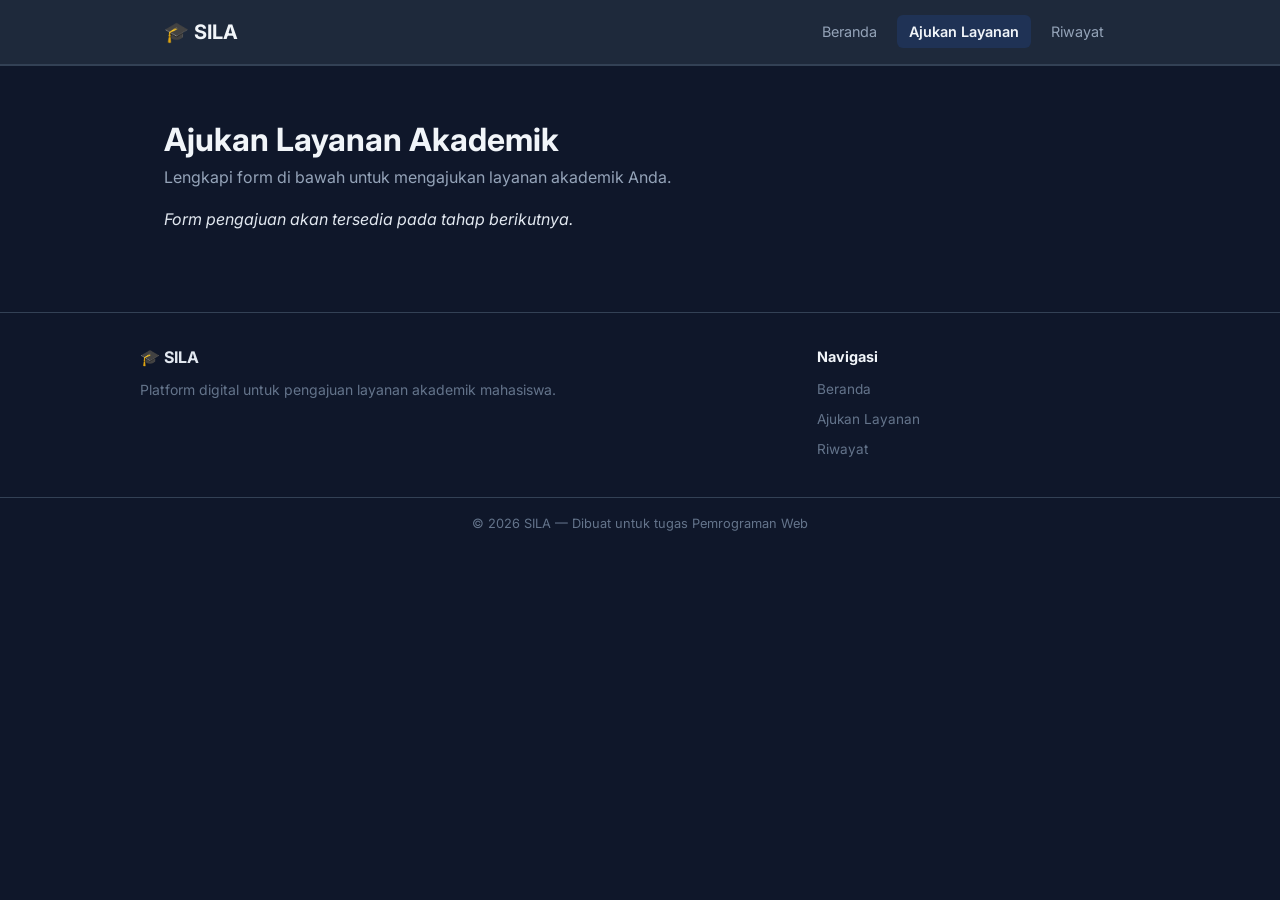
==== layanan.html @ c435addf "Setup Awal: Menambahkan file HTML dan CSS" ====
<!DOCTYPE html>
<html lang="id">

<head>
    <meta charset="UTF-8">
    <meta name="viewport" content="width=device-width, initial-scale=1.0">
    <title>Ajukan Layanan — SILA</title>
    <link rel="preconnect" href="https://fonts.googleapis.com">
    <link rel="preconnect" href="https://fonts.gstatic.com" crossorigin>
    <link href="https://fonts.googleapis.com/css2?family=Inter:wght@400;600;700&display=swap" rel="stylesheet">
    <link rel="stylesheet" href="css/style.css">
</head>

<body>

    <!-- HEADER & NAVIGASI -->
    <header class="navbar">
        <div class="container navbar-inner">
            <a href="index.html" class="logo">🎓 SILA</a>
            <input type="checkbox" id="navToggle" class="nav-toggle">
            <label for="navToggle" class="hamburger">
                <span></span>
                <span></span>
                <span></span>
            </label>
            <nav>
                <ul class="nav-menu">
                    <li><a href="index.html">Beranda</a></li>
                    <li><a href="layanan.html" class="active">Ajukan Layanan</a></li>
                    <li><a href="riwayat.html">Riwayat</a></li>
                </ul>
            </nav>
        </div>
    </header>

    <main>
        <section class="section">
            <div class="container">
                <h1>Ajukan Layanan Akademik</h1>
                <p class="section-desc">Lengkapi form di bawah untuk mengajukan layanan akademik Anda.</p>
                <p><em>Form pengajuan akan tersedia pada tahap berikutnya.</em></p>
            </div>
        </section>
    </main>

    <!-- FOOTER -->
    <footer class="footer">
        <div class="container footer-inner">
            <div>
                <strong>🎓 SILA</strong>
                <p>Platform digital untuk pengajuan layanan akademik mahasiswa.</p>
            </div>
            <div class="footer-nav">
                <h4>Navigasi</h4>
                <ul>
                    <li><a href="index.html">Beranda</a></li>
                    <li><a href="layanan.html">Ajukan Layanan</a></li>
                    <li><a href="riwayat.html">Riwayat</a></li>
                </ul>
            </div>
        </div>
        <div class="footer-bottom">
            <div class="container">
                <p>&copy; 2026 SILA — Dibuat untuk tugas Pemrograman Web</p>
            </div>
        </div>
    </footer>

</body>

</html>
---- css/style.css ----
/* ================================
   CSS DASAR — SILA
   ================================ */

* {
    margin: 0;
    padding: 0;
    box-sizing: border-box;
}

body {
    background-color: #0f172a;
    color: #e2e8f0;
}

h1,
h2,
h3 {
    color: #f1f5f9;
}

a {
    color: #60a5fa;
    text-decoration: none;
}

a:hover {
    color: #93c5fd;
}

hr {
    border: none;
    border-top: 1px solid #334155;
}


/* ================================
   CSS LANJUTAN — SILA
   ================================ */

body {
    font-family: 'Inter', sans-serif;
    font-size: 16px;
    line-height: 1.6;
}

h1 {
    font-size: 2rem;
    font-weight: 700;
}

h2 {
    font-size: 1.5rem;
    font-weight: 700;
    margin-bottom: 8px;
}

h3 {
    font-size: 1.1rem;
    font-weight: 600;
    margin-bottom: 4px;
}

.section-desc {
    color: #94a3b8;
    margin-bottom: 16px;
}


/* ================================
   PAGE LAYOUT — SILA
   ================================ */

.container {
    max-width: 1000px;
    margin: 0 auto;
    padding: 0 24px;
}

.navbar {
    background-color: #1e293b;
    border-bottom: 1px solid #334155;
    padding: 16px 0;
}

.navbar-inner {
    display: flex;
    justify-content: space-between;
    align-items: center;
}

.logo {
    font-size: 1.25rem;
    font-weight: 700;
    color: #f1f5f9;
}

.hero {
    padding: 64px 0;
    text-align: center;
}

.hero h1 {
    font-size: 2.25rem;
    margin-bottom: 16px;
}

.hero p {
    color: #94a3b8;
    margin-bottom: 24px;
}

.hero-buttons {
    display: flex;
    justify-content: center;
    gap: 12px;
}

.btn {
    display: inline-block;
    padding: 12px 24px;
    border-radius: 8px;
    font-size: 0.9rem;
    font-weight: 600;
    transition: background-color 0.3s, color 0.3s, transform 0.2s;
}

.btn-primary {
    background-color: #2563eb;
    color: #fff;
}

.btn-primary:hover {
    background-color: #1d4ed8;
    color: #fff;
    transform: translateY(-2px);
}

.btn-outline {
    border: 1px solid #334155;
    color: #e2e8f0;
}

.btn-outline:hover {
    background-color: #1e293b;
    color: #f1f5f9;
    transform: translateY(-2px);
}

.section {
    padding: 48px 0;
    border-top: 1px solid #334155;
}

.cards-grid {
    display: grid;
    grid-template-columns: 1fr 1fr;
    gap: 16px;
    margin-top: 16px;
}

.card {
    background-color: #1e293b;
    border: 1px solid #334155;
    border-radius: 12px;
    padding: 20px;
    transition: border-color 0.3s, transform 0.2s;
}

.card:hover {
    border-color: #475569;
    transform: translateY(-2px);
}

.card p {
    color: #94a3b8;
    font-size: 0.9rem;
    margin-bottom: 8px;
}

.card-code {
    font-size: 0.75rem;
    font-weight: 600;
    color: #60a5fa;
    background-color: rgba(37, 99, 235, 0.1);
    padding: 2px 8px;
    border-radius: 4px;
}

.steps-grid {
    display: flex;
    gap: 16px;
    margin-top: 16px;
}

.step {
    flex: 1;
    text-align: center;
    background-color: #1e293b;
    border: 1px solid #334155;
    border-radius: 12px;
    padding: 24px 16px;
    transition: border-color 0.3s;
}

.step:hover {
    border-color: #475569;
}

.step-number {
    width: 40px;
    height: 40px;
    background-color: #2563eb;
    color: #fff;
    border-radius: 50%;
    display: flex;
    align-items: center;
    justify-content: center;
    font-weight: 700;
    margin: 0 auto 12px;
}

.step p {
    color: #94a3b8;
    font-size: 0.85rem;
}

.stats-grid {
    display: flex;
    gap: 16px;
}

.stat {
    flex: 1;
    text-align: center;
    background-color: #1e293b;
    border: 1px solid #334155;
    border-radius: 12px;
    padding: 24px;
}

.stat-number {
    font-size: 2rem;
    font-weight: 700;
    color: #60a5fa;
}

.stat-label {
    color: #94a3b8;
    font-size: 0.85rem;
    margin-top: 4px;
}

.footer {
    border-top: 1px solid #334155;
    margin-top: 32px;
}

.footer-inner {
    display: grid;
    grid-template-columns: 2fr 1fr;
    gap: 32px;
    padding: 32px 0;
}

.footer-inner p {
    color: #64748b;
    font-size: 0.875rem;
    margin-top: 8px;
}

.footer-inner h4 {
    color: #f1f5f9;
    margin-bottom: 8px;
    font-size: 0.9rem;
}

.footer-bottom {
    border-top: 1px solid #334155;
    padding: 16px 0;
    text-align: center;
}

.footer-bottom p {
    font-size: 0.8rem;
    color: #64748b;
}


/* ================================
   STRUKTUR NAVIGASI & MENU — SILA
   ================================ */

.nav-menu {
    list-style: none;
    display: flex;
    gap: 8px;
}

.nav-menu li a {
    color: #94a3b8;
    font-size: 0.9rem;
    padding: 8px 12px;
    border-radius: 6px;
    transition: color 0.3s, background-color 0.3s;
}

.nav-menu li a:hover {
    color: #f1f5f9;
    background-color: rgba(255, 255, 255, 0.05);
}

.nav-menu li a.active {
    color: #f1f5f9;
    font-weight: 600;
    background-color: rgba(37, 99, 235, 0.15);
}

.footer-nav ul {
    list-style: none;
}

.footer-nav ul li {
    margin-bottom: 4px;
}

.footer-nav ul li a {
    color: #64748b;
    font-size: 0.85rem;
    transition: color 0.3s;
}

.footer-nav ul li a:hover {
    color: #93c5fd;
}




/* ================================
   MEDIA QUERY & RESPONSIF — SILA
   ================================ */

/* --------------------------------
   Animasi CSS (@keyframes)
   Mendefinisikan gerakan bernama 'fadeIn':
   - from: posisi awal (tersembunyi, geser ke bawah)
   - to: posisi akhir (terlihat, posisi normal)
   -------------------------------- */
@keyframes fadeIn {
    from {
        opacity: 0;
        /* transparan penuh */
        transform: translateY(20px);
        /* geser 20px ke bawah */
    }

    to {
        opacity: 1;
        /* terlihat penuh */
        transform: translateY(0);
        /* posisi normal */
    }
}

/* Hero section mendapat animasi fadeIn selama 0.6 detik */
.hero {
    animation: fadeIn 0.6s ease;
}



/* --------------------------------
   Hamburger Menu Animasi
   Saat checkbox dicentang, 3 garis hamburger
   berubah menjadi tanda 'X' (close):
   - Garis ke-1: putar 45° ke bawah
   - Garis ke-2: hilang (opacity 0)
   - Garis ke-3: putar -45° ke atas
   -------------------------------- */

.nav-toggle {
    display: none;
    /* checkbox tersembunyi */
}

.hamburger {
    display: none;
    flex-direction: column;
    gap: 5px;
    cursor: pointer;
    padding: 4px;
}

.hamburger span {
    display: block;
    width: 24px;
    height: 3px;
    background-color: #f1f5f9;
    border-radius: 2px;
    transition: transform 0.3s, opacity 0.3s;
    /* animasi garis */
}

/* Garis-1: miring ke kanan membentuk '/' */
.nav-toggle:checked~label .hamburger span:nth-child(1) {
    transform: translateY(8px) rotate(45deg);
}

/* Garis-2: menghilang */
.nav-toggle:checked~label .hamburger span:nth-child(2) {
    opacity: 0;
}

/* Garis-3: miring ke kiri membentuk '\' */
.nav-toggle:checked~label .hamburger span:nth-child(3) {
    transform: translateY(-8px) rotate(-45deg);
}

/* --------------------------------
   Responsive: Tablet & Mobile (<= 768px)
   Semua grid/flex berubah ke 1 kolom/baris
   agar konten tidak terlalu sempit di layar kecil.
   -------------------------------- */
   
/* Tablet & Mobile */
@media (max-width: 768px) {
    .navbar-inner {
        flex-wrap: wrap;
    }

    .hamburger {
        display: flex;
        /* tampilkan hamburger */
    }

    nav {
        width: 100%;
        order: 3;
    }

    .nav-menu {
        display: none;
        flex-direction: column;
        gap: 0;
        width: 100%;
        padding: 8px 0;
        border-top: 1px solid #334155;
        margin-top: 12px;
    }

    .nav-menu li a {
        display: block;
        padding: 10px 0;
        border-radius: 0;
    }

    .nav-toggle:checked~nav .nav-menu {
        display: flex;
    }

    /* SAMBUNG DARI SINI */
    /* ================== */

    .nav-menu {
        gap: 4px;
    }

    /* Judul hero lebih kecil di mobile */
    .hero h1 {
        font-size: 1.5rem;
    }

    /* Tombol berubah jadi vertikal (kolom) */
    .hero-buttons {
        flex-direction: column;
        align-items: center;
    }

    /* Cards: dari 2 kolom → 1 kolom */
    .cards-grid {
        grid-template-columns: 1fr;
    }

    /* Steps & stats berubah ke arah vertikal */
    .steps-grid {
        flex-direction: column;
    }

    .stats-grid {
        flex-direction: column;
    }

    /* Footer: dari 2 kolom → 1 kolom */
    .footer-inner {
        grid-template-columns: 1fr;
        gap: 24px;
    }
}

/* --------------------------------
   Responsive: Layar Sangat Kecil (<= 480px)
   Untuk smartphone kecil:
   - Judul lebih kecil lagi
   - Tombol lebar penuh (100%)
   -------------------------------- */
/* Small Mobile */
@media (max-width: 480px) {
    .hero h1 {
        font-size: 1.25rem;
    }

    /* Tombol mengisi penuh lebar layar */
    .btn {
        width: 100%;
        text-align: center;
    }
}
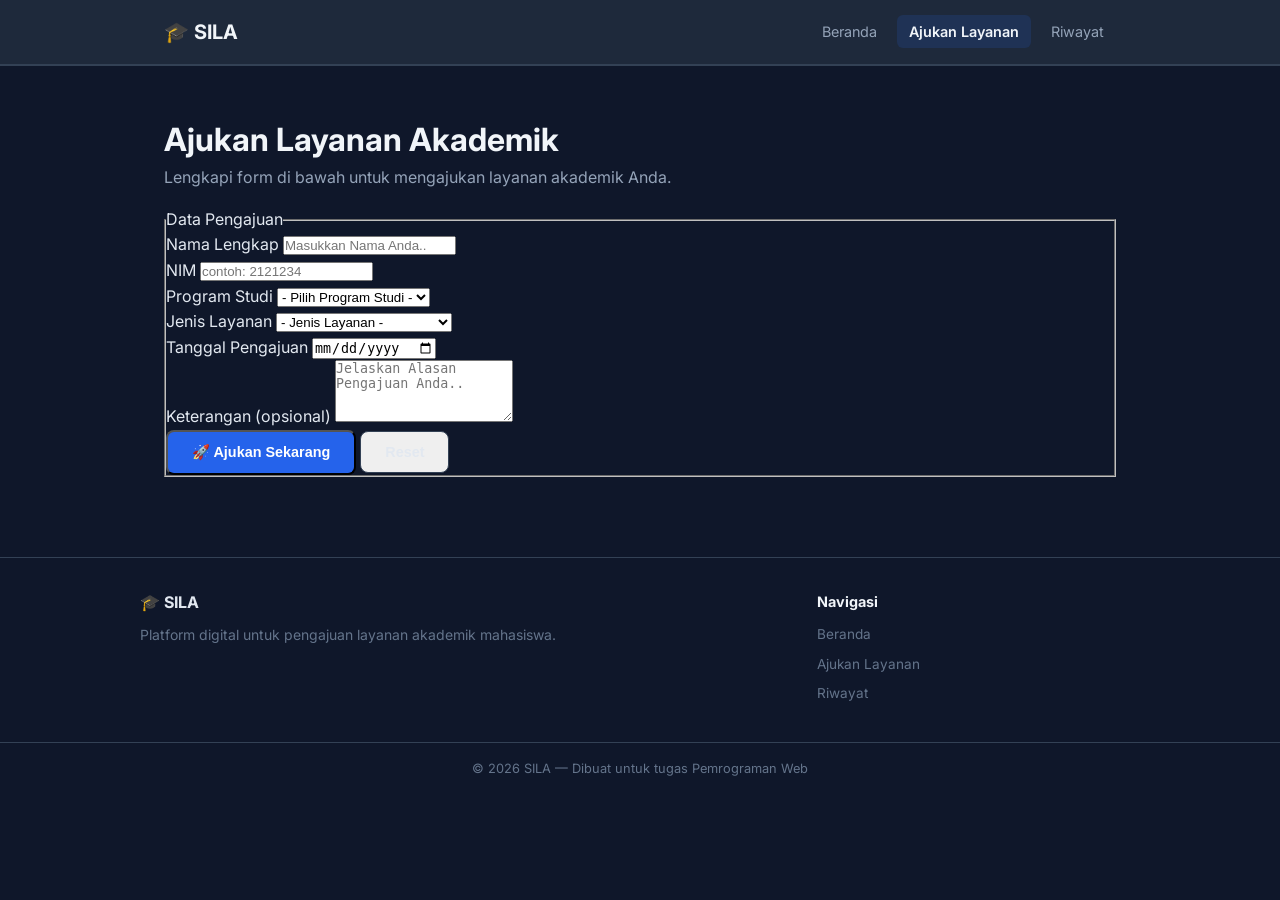
==== commit 5c4a2d8a: "Edit file Layanan HTML (tambah form)" ====
--- a/layanan.html
+++ b/layanan.html
@@ -38,7 +38,80 @@
             <div class="container">
                 <h1>Ajukan Layanan Akademik</h1>
                 <p class="section-desc">Lengkapi form di bawah untuk mengajukan layanan akademik Anda.</p>
-                <p><em>Form pengajuan akan tersedia pada tahap berikutnya.</em></p>
+
+                <!-- Form pengajuan layanan (M10) -->
+                 <form action="#" method="post" target="_self" class="form-card">
+                    <fieldset>
+                        <legend>Data Pengajuan</legend>
+                        <!-- Field: Nama, Nim, Prodi, Layanan, Tanggal, Keterangan, Button -->
+
+                        <!-- Nama -->
+                         <div class="form-group">
+                            <label for="namalengkap">Nama Lengkap</label>
+                            <input type="text" id="namalengkap" name="namalengkap" placeholder="Masukkan Nama Anda.." required> 
+                         </div>
+
+                        <!-- Nim & Prodi -->
+                         <div class="form-row">
+
+                            <!-- NIM -->
+                             <div class="form-group">
+                                <label for="nim">NIM</label>
+                                <input  type="text" id="nim" name="nim" placeholder="contoh: 2121234" required>
+                             </div>
+
+                             <!-- Prodi -->
+                              <div class="form-group">
+                                <label for="prodi">Program Studi</label>
+                                <select id="prodi" name="prodi" required>
+                                    <option value="">- Pilih Program Studi -</option>
+                                    <option value="Sistem Informasi">Sistem Informasi</option>
+                                    <option value="Teknik Informatika">Teknik Informatika</option>
+                                    <option value="Manajemen">Manajemen</option>
+                                    <option value="Akuntansi">Akuntansi</option>
+                                </select>
+                              </div>
+                         </div>
+
+                         <!-- Layanan dan Tanggal -->
+                          <div class="form-row">
+
+                            <!-- Layanan -->
+                             <div class="form-group">
+                                <label for="layanan">Jenis Layanan</label>
+                                <select id="layanan" name="layanan" required>
+                                    <option value="" >- Jenis Layanan -</option>
+                                    <option value="SKA">SKA - Surat Aktif Kuliah</option>
+                                    <option value="CAK">CAK - Cuti Akademik</option>
+                                    <option value="TNM">TNM - Transkip Akademik</option>
+                                    <option value="PDA">PDA - Perubahan Data</option>
+                                </select>
+                             </div>
+
+                             <!-- Tanggal -->
+                              <div class="form-group">
+                                <label for="tanggal">Tanggal Pengajuan</label>
+                                <input type="date" id="tanggal" name="tanggal" required>
+                              </div>
+                          </div>
+
+                          <!-- Keterangan -->
+                           <div class="form-group">
+                            <label>Keterangan (opsional)</label>
+                            <textarea id="Keterangan" name="Keterangan" rows="4" placeholder="Jelaskan Alasan Pengajuan Anda.."></textarea>
+                           </div>
+
+                           <!-- Tombol Kirim -->
+                            <div>
+                                <input type="submit" name="submit" value="🚀 Ajukan Sekarang" class="btn btn-primary">
+                                <button type="reset" name="reset" class="btn btn-outline">Reset</button>
+                            </div>
+
+
+
+                    </fieldset>
+                 </form>
+                <!-- Akhir form -->
             </div>
         </section>
     </main>
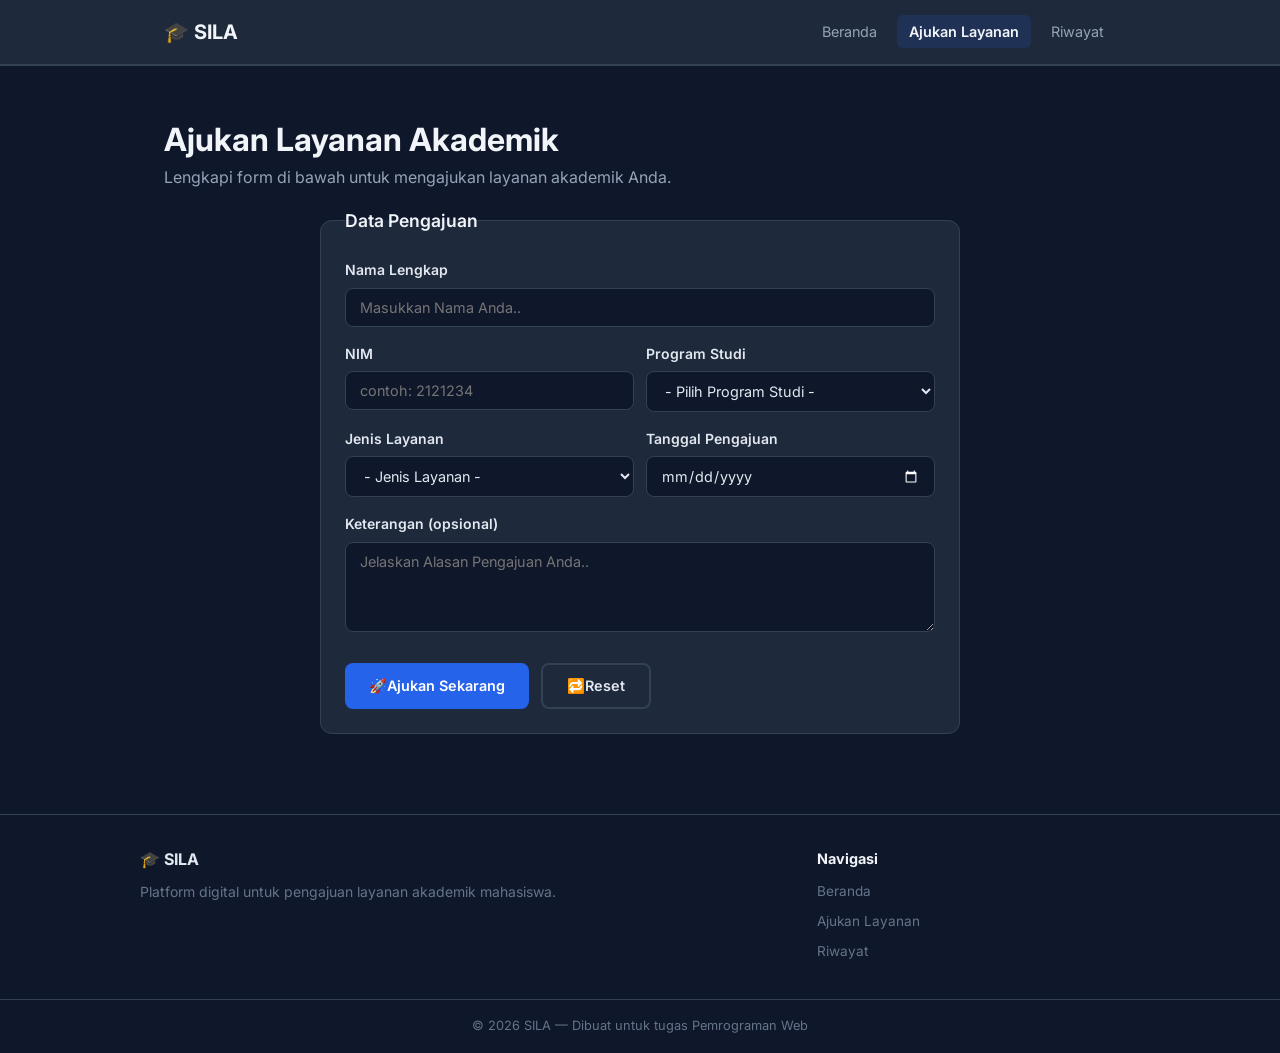
==== commit 3907d42c: "menambah css untuk layanan" ====
--- a/layanan.html
+++ b/layanan.html
@@ -102,9 +102,9 @@
                            </div>
 
                            <!-- Tombol Kirim -->
-                            <div>
-                                <input type="submit" name="submit" value="🚀 Ajukan Sekarang" class="btn btn-primary">
-                                <button type="reset" name="reset" class="btn btn-outline">Reset</button>
+                            <div class="form-actions">
+                                <input type="submit" name="submit" value="🚀Ajukan Sekarang" class="btn btn-primary">
+                                <button type="reset" name="reset" class="btn btn-outline">🔁Reset</button>
                             </div>
 
 
--- a/css/style.css
+++ b/css/style.css
@@ -515,4 +515,97 @@
         width: 100%;
         text-align: center;
     }
+}
+
+/* M10 - FORMS */
+.form-card{
+    max-width: 640px;
+    /* lebar mksimum */
+    margin: 0 auto;
+    /* tengah halaman */
+}
+
+fieldset{
+    border: 1px solid #334155;
+    border-radius: 12px;
+    padding: 24px;
+    background-color: #1e293b;
+}
+
+legend{
+    font-weight: 600;
+    font-size: 1.1rem;
+    color: #f1f5f9;
+    padding: 0.10px;
+}
+
+.form-group{
+    margin-bottom: 16px;
+    /* jarak untuk selanjutnya */
+}
+
+.form-group label{
+    display: block;
+    /* jadi full 1 baris */
+    font-size: 0.875rem;
+    font-weight: 600;
+    color: #e2e8f0;
+    margin-bottom: 6px;
+}
+
+/* input, select, text area */
+.form-group input,
+.form-group select,
+.form-group textarea{
+    width: 100%;
+    /* lebar memenuhi kontainer */
+    padding: 10px 14px;
+    border: 1px solid #334155;
+    background-color: #0f172a;
+    color: #e2e8f0;
+    border-radius: 8px;
+    font-size: 0.9rem;
+    outline: none;
+    transition: border-color 0.3s;
+    font-family: inherit;
+}
+
+input[type="date"]{
+    color-scheme: dark;
+}
+
+.form-row{
+    display: grid;
+    grid-template-columns: 1fr 1fr;
+    gap: 12px;
+}
+
+.form-group input:focus, 
+.form-group select:focus, 
+.form-group textarea:focus { 
+    border-color: #1d4ed8; 
+} 
+
+.form-group textarea{
+    resize: vertical;
+    min-height: 80px;
+    /* hanya boleh ubah tingginya */
+}
+
+/* Tombol */
+.form-actions{
+    display: flex;
+    gap: 12px;
+    margin-top: 24px;
+}
+
+.form-actions .btn{
+    cursor: pointer;
+    border: none;
+    font-family: inherit;
+}
+
+.form-actions .btn-outline{
+    border: 2px solid #334155;
+    background: none;
 }
